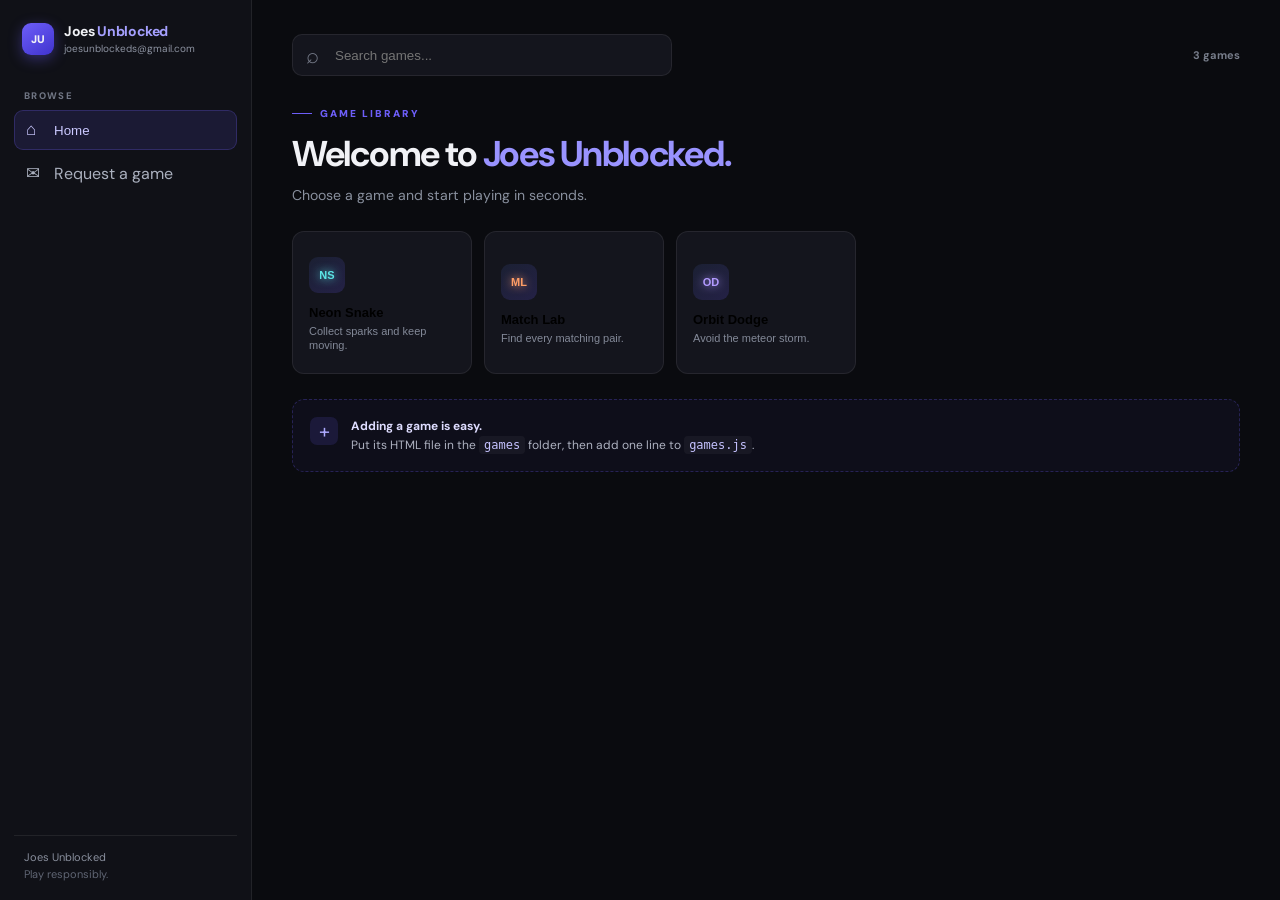
==== index.html @ d66da5be "Add files via upload" ====
<!doctype html>
<html lang="en"><head><meta charset="UTF-8"><meta name="viewport" content="width=device-width, initial-scale=1.0"><meta name="description" content="Joes Unblocked — browser games in one place."><title>Joes Unblocked</title><link rel="stylesheet" href="style.css"></head>
<body><aside class="sidebar"><a class="brand" href="#" id="homeBrand"><span class="brand-mark">JU</span><span><strong>Joes <b>Unblocked</b></strong><small>joesunblockeds@gmail.com</small></span></a><p class="label">Browse</p><nav><button class="nav-link active" id="homeButton" type="button"><span>⌂</span> Home</button><a class="nav-link" href="mailto:joesunblockeds@gmail.com"><span>✉</span> Request a game</a></nav><div class="sidebar-bottom">Joes Unblocked<br><span>Play responsibly.</span></div></aside>
<main><section id="homeView" class="home-view"><div class="topbar"><label class="search"><span>⌕</span><input id="search" type="search" placeholder="Search games..." autocomplete="off"></label><span id="gameCount">0 games</span></div><header class="hero"><p>GAME LIBRARY</p><h1>Welcome to <span>Joes Unblocked.</span></h1><div>Choose a game and start playing in seconds.</div></header><div id="gameGrid" class="game-grid" aria-live="polite"></div><p id="empty" class="empty" hidden>No games match that search.</p><section class="import-note"><span>+</span><div><strong>Adding a game is easy.</strong><br>Put its HTML file in the <code>games</code> folder, then add one line to <code>games.js</code>.</div></section></section><section id="playerView" class="player-view" hidden><header class="player-bar"><button class="back" id="backButton" type="button">← Back to games</button><strong id="playingName">Game</strong><a id="openGame" target="_blank" rel="noopener">Open in new tab ↗</a></header><iframe id="viewer" title="Game player" sandbox="allow-scripts allow-same-origin allow-forms"></iframe></section></main><script src="games.js"></script><script src="app.js"></script></body></html>
---- style.css ----
@import url('https://fonts.googleapis.com/css2?family=DM+Sans:wght@400;500;600;700;800;900&display=swap');
:root{--bg:#0a0b0f;--panel:#101117;--card:#14151d;--card2:#1a1c26;--line:rgba(255,255,255,.075);--text:#f1f2f6;--muted:#8c92a0;--accent:#6d5ef8;--soft:rgba(109,94,248,.13)}*{box-sizing:border-box}body{background:var(--bg);color:var(--text);font-family:"DM Sans",system-ui,sans-serif;height:100vh;margin:0;overflow:hidden;display:flex}.sidebar{background:var(--panel);border-right:1px solid var(--line);display:flex;flex-direction:column;flex:0 0 252px;height:100vh;padding:22px 14px 16px}.brand{align-items:center;color:var(--text);display:flex;gap:10px;margin:0 8px 31px;text-decoration:none}.brand-mark{align-items:center;background:linear-gradient(145deg,var(--accent),#4033ce);border-radius:9px;box-shadow:0 4px 14px #6d5ef860;display:flex;font-size:11px;font-weight:900;height:32px;justify-content:center;width:32px}.brand strong{display:block;font-size:14px;letter-spacing:-.35px}.brand b{color:#a5a0ff}.brand small{color:var(--muted);display:block;font-size:10px;margin-top:2px}.label{color:#707684;font-size:9.5px;font-weight:800;letter-spacing:.14em;margin:4px 10px 8px;text-transform:uppercase}.sidebar nav{display:grid;gap:3px}.nav-link{align-items:center;background:transparent;border:1px solid transparent;border-radius:9px;color:#aab0be;cursor:pointer;display:flex;font:600 13px inherit;gap:11px;height:40px;padding:0 11px;text-align:left;text-decoration:none}.nav-link:hover{background:#ffffff0b;color:var(--text)}.nav-link.active{background:var(--soft);border-color:#6d5ef840;color:#cbc9ff}.nav-link span{font-size:17px;width:17px}.sidebar-bottom{border-top:1px solid var(--line);color:#898f9d;font-size:11px;line-height:1.5;margin-top:auto;padding:13px 10px 2px}.sidebar-bottom span{color:#5f6573}main{flex:1;min-width:0;overflow-y:auto;position:relative}.home-view{margin:0 auto;max-width:1440px;padding:34px 40px 70px}.topbar{align-items:center;display:flex;gap:16px;justify-content:space-between;margin-bottom:31px}.search{position:relative;width:min(380px,100%)}.search span{color:#747987;font-size:22px;left:14px;position:absolute;top:7px}.search input{background:var(--card);border:1px solid var(--line);border-radius:10px;color:var(--text);font:13px inherit;height:42px;outline:none;padding:0 14px 0 42px;width:100%}.search input:focus{border-color:#6d5ef880;background:#6d5ef80d}.topbar>span{color:#777d8a;font-size:11px;font-weight:700}.hero{margin-bottom:27px}.hero p{color:var(--accent);font-size:10px;font-weight:900;letter-spacing:.2em;margin:0 0 10px}.hero p:before{background:var(--accent);content:"";display:inline-block;height:1px;margin:0 8px 3px 0;width:20px}.hero h1{font-size:clamp(1.8rem,2.8vw,2.4rem);letter-spacing:-1.3px;margin:0}.hero h1 span{color:#9993ff}.hero div{color:#89909e;font-size:.88rem;margin-top:9px}.game-grid{display:grid;gap:12px;grid-template-columns:repeat(auto-fill,minmax(168px,1fr))}.game-card{background:var(--card);border:1px solid var(--line);border-radius:12px;cursor:pointer;min-height:143px;overflow:hidden;padding:18px 16px 14px;position:relative;text-align:left;transition:.2s}.game-card:hover{background:var(--card2);border-color:#6d5ef855;box-shadow:0 8px 28px #0008;transform:translateY(-2px)}.game-card:before{background:linear-gradient(90deg,var(--game-color),transparent);content:"";height:2px;left:0;opacity:0;position:absolute;right:0;top:0;transition:.2s}.game-card:hover:before{opacity:1}.icon{align-items:center;background:linear-gradient(145deg,#1b2033,#242146);border-radius:9px;color:var(--game-color);display:flex;font-size:11px;font-weight:900;height:36px;justify-content:center;text-shadow:0 0 10px var(--game-color);width:36px}.game-card h2{font-size:13px;margin:12px 0 4px;overflow:hidden;text-overflow:ellipsis;white-space:nowrap}.game-card p{color:#838998;font-size:11px;line-height:1.3;margin:0}.empty{color:var(--muted);padding:30px;text-align:center}.import-note{align-items:flex-start;background:#6d5ef80c;border:1px dashed #6d5ef845;border-radius:12px;color:#aeb2c1;display:flex;font-size:12px;gap:13px;line-height:1.55;margin-top:25px;padding:17px}.import-note>span{align-items:center;background:#6d5ef824;border-radius:7px;color:#aeaaff;display:flex;font-size:20px;height:28px;justify-content:center;width:28px}.import-note strong{color:#dedcff}.import-note code{background:#ffffff0b;border-radius:4px;color:#c5c2ff;padding:2px 5px}.player-view{height:100vh}.player-bar{align-items:center;background:var(--panel);border-bottom:1px solid var(--line);display:flex;gap:18px;height:62px;padding:0 22px}.back{background:#ffffff0a;border:1px solid var(--line);border-radius:8px;color:#d7d9e3;cursor:pointer;font:700 12px inherit;padding:9px 12px}.back:hover{background:#6d5ef833}.player-bar strong{font-size:13px}.player-bar a{color:#9f9aff;font-size:12px;margin-left:auto;text-decoration:none}.player-bar a:hover{text-decoration:underline}iframe{background:#fff;border:0;display:block;height:calc(100vh - 62px);width:100%}@media(max-width:700px){.sidebar{flex-basis:68px;padding:18px 9px}.brand{margin:0 auto 28px}.brand>span:last-child,.label,.nav-link:not(.active){display:none}.nav-link{justify-content:center;padding:0}.sidebar-bottom{display:none}.home-view{padding:25px 20px 50px}.game-grid{grid-template-columns:repeat(auto-fill,minmax(145px,1fr))}.topbar{margin-bottom:28px}.player-bar{padding:0 12px}.player-bar strong{overflow:hidden;text-overflow:ellipsis;white-space:nowrap}}
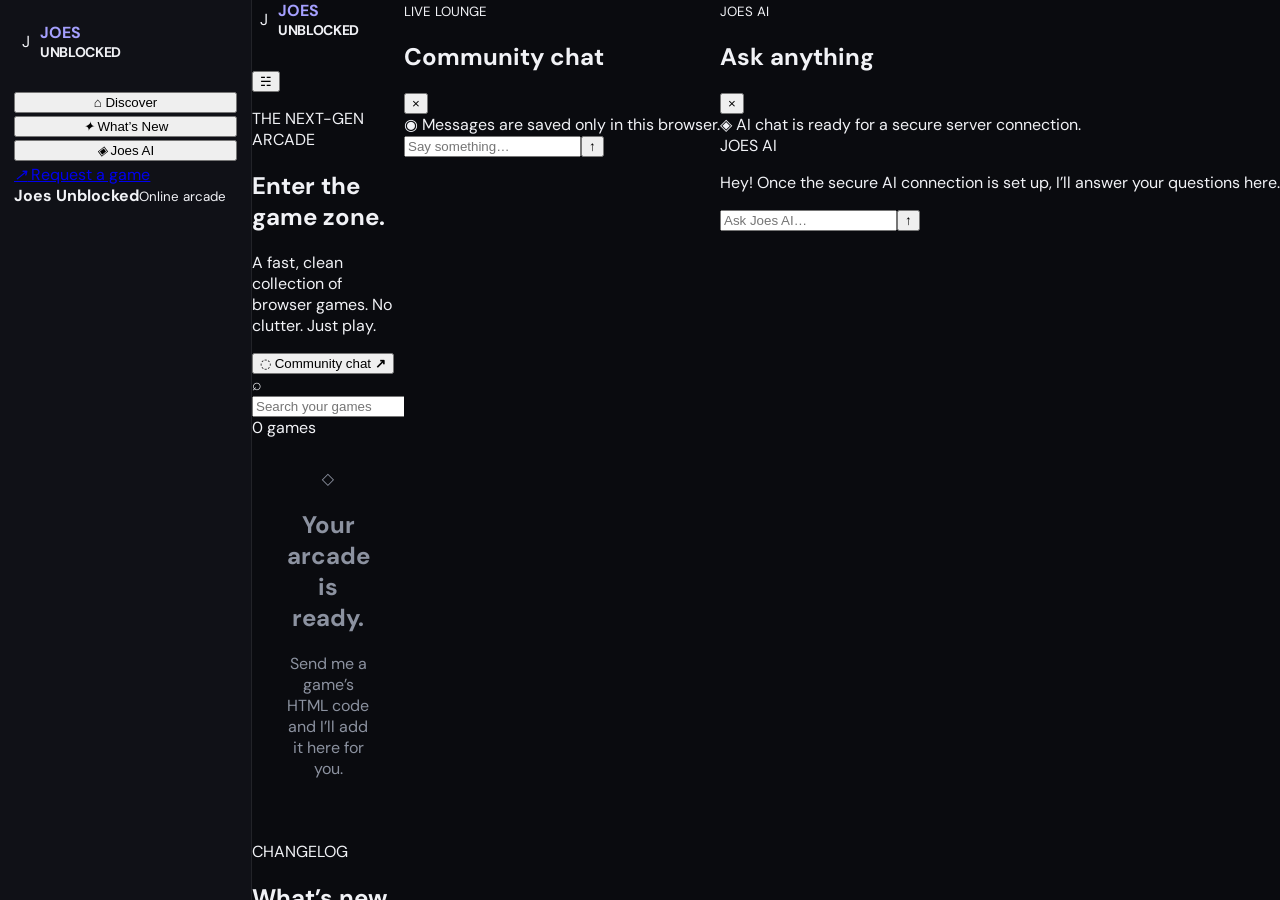
==== commit bf5f4c1e: "Update index.html" ====
--- a/index.html
+++ b/index.html
@@ -1,4 +1,4 @@
 <!doctype html>
-<html lang="en"><head><meta charset="UTF-8"><meta name="viewport" content="width=device-width, initial-scale=1.0"><meta name="description" content="Joes Unblocked — browser games in one place."><title>Joes Unblocked</title><link rel="stylesheet" href="style.css"></head>
-<body><aside class="sidebar"><a class="brand" href="#" id="homeBrand"><span class="brand-mark">JU</span><span><strong>Joes <b>Unblocked</b></strong><small>joesunblockeds@gmail.com</small></span></a><p class="label">Browse</p><nav><button class="nav-link active" id="homeButton" type="button"><span>⌂</span> Home</button><a class="nav-link" href="mailto:joesunblockeds@gmail.com"><span>✉</span> Request a game</a></nav><div class="sidebar-bottom">Joes Unblocked<br><span>Play responsibly.</span></div></aside>
-<main><section id="homeView" class="home-view"><div class="topbar"><label class="search"><span>⌕</span><input id="search" type="search" placeholder="Search games..." autocomplete="off"></label><span id="gameCount">0 games</span></div><header class="hero"><p>GAME LIBRARY</p><h1>Welcome to <span>Joes Unblocked.</span></h1><div>Choose a game and start playing in seconds.</div></header><div id="gameGrid" class="game-grid" aria-live="polite"></div><p id="empty" class="empty" hidden>No games match that search.</p><section class="import-note"><span>+</span><div><strong>Adding a game is easy.</strong><br>Put its HTML file in the <code>games</code> folder, then add one line to <code>games.js</code>.</div></section></section><section id="playerView" class="player-view" hidden><header class="player-bar"><button class="back" id="backButton" type="button">← Back to games</button><strong id="playingName">Game</strong><a id="openGame" target="_blank" rel="noopener">Open in new tab ↗</a></header><iframe id="viewer" title="Game player" sandbox="allow-scripts allow-same-origin allow-forms"></iframe></section></main><script src="games.js"></script><script src="app.js"></script></body></html>
+<html lang="en"><head><meta charset="utf-8"><meta name="viewport" content="width=device-width,initial-scale=1"><meta name="description" content="Joes Unblocked — a modern browser game hub."><title>Joes Unblocked</title><link rel="stylesheet" href="style.css"></head>
+<body><div class="aurora a"></div><div class="aurora b"></div><aside class="sidebar"><a class="brand" href="#" data-view="home"><span class="brand-orb">J</span><span><b>JOES</b><strong>UNBLOCKED</strong></span></a><nav><button class="nav active" data-view="home"><i>⌂</i> Discover</button><button class="nav" data-view="updates"><i>✦</i> What’s New <em></em></button><button class="nav" id="aiButton"><i>◈</i> Joes AI</button><a class="nav" href="mailto:joesunblockeds@gmail.com"><i>↗</i> Request a game</a></nav><div class="account"><span class="status"></span><div><b>Joes Unblocked</b><small>Online arcade</small></div></div></aside>
+<main><header class="mobile-head"><a class="brand" href="#" data-view="home"><span class="brand-orb">J</span><span><b>JOES</b><strong>UNBLOCKED</strong></span></a><button id="chatMobile" class="icon-btn">☵</button></header><section id="home" class="view active"><header class="top"><div><p class="kicker">THE NEXT-GEN ARCADE</p><h1>Enter the <span>game zone.</span></h1><p class="sub">A fast, clean collection of browser games. No clutter. Just play.</p></div><button class="chat-trigger" id="chatButton"><span>◌</span> Community chat <b>↗</b></button></header><div class="searchline"><label><span>⌕</span><input id="search" type="search" placeholder="Search your games" autocomplete="off"></label><span id="gameCount">0 games</span></div><div id="gameGrid" class="grid"></div><section id="empty" class="empty"><div>◇</div><h2>Your arcade is ready.</h2><p>Send me a game’s HTML code and I’ll add it here for you.</p></section></section><section id="updates" class="view"><p class="kicker">CHANGELOG</p><h1>What’s <span>new.</span></h1><p class="sub">The latest upgrades to Joes Unblocked.</p><div id="updateList" class="update-list"></div></section><section id="player" class="player"><header class="player-bar"><button id="back" class="back">← <span>Back to arcade</span></button><div><small>NOW PLAYING</small><b id="playingName">Game</b></div><a id="openGame" target="_blank" rel="noopener">Open fullscreen ↗</a></header><iframe id="viewer" title="Game player" sandbox="allow-scripts allow-same-origin allow-forms"></iframe></section></main><aside class="chat" id="chat"><header><div><small>LIVE LOUNGE</small><h2>Community chat</h2></div><button id="closeChat" class="icon-btn">×</button></header><div class="chat-note"><span>◉</span> Messages are saved only in this browser.</div><div class="messages" id="messages"></div><form id="chatForm"><input id="chatInput" maxlength="180" placeholder="Say something…" autocomplete="off"><button aria-label="Send message">↑</button></form></aside><aside class="chat ai-chat" id="aiChat"><header><div><small>JOES AI</small><h2>Ask anything</h2></div><button id="closeAi" class="icon-btn">×</button></header><div class="chat-note"><span>◈</span> AI chat is ready for a secure server connection.</div><div class="messages" id="aiMessages"><div class="message"><span>JOES AI</span><p>Hey! Once the secure AI connection is set up, I’ll answer your questions here.</p></div></div><form id="aiForm"><input id="aiInput" maxlength="500" placeholder="Ask Joes AI…" autocomplete="off"><button aria-label="Send to AI">↑</button></form></aside><script src="games.js"></script><script src="whats-new.js"></script><script src="app.js"></script></body></html>
